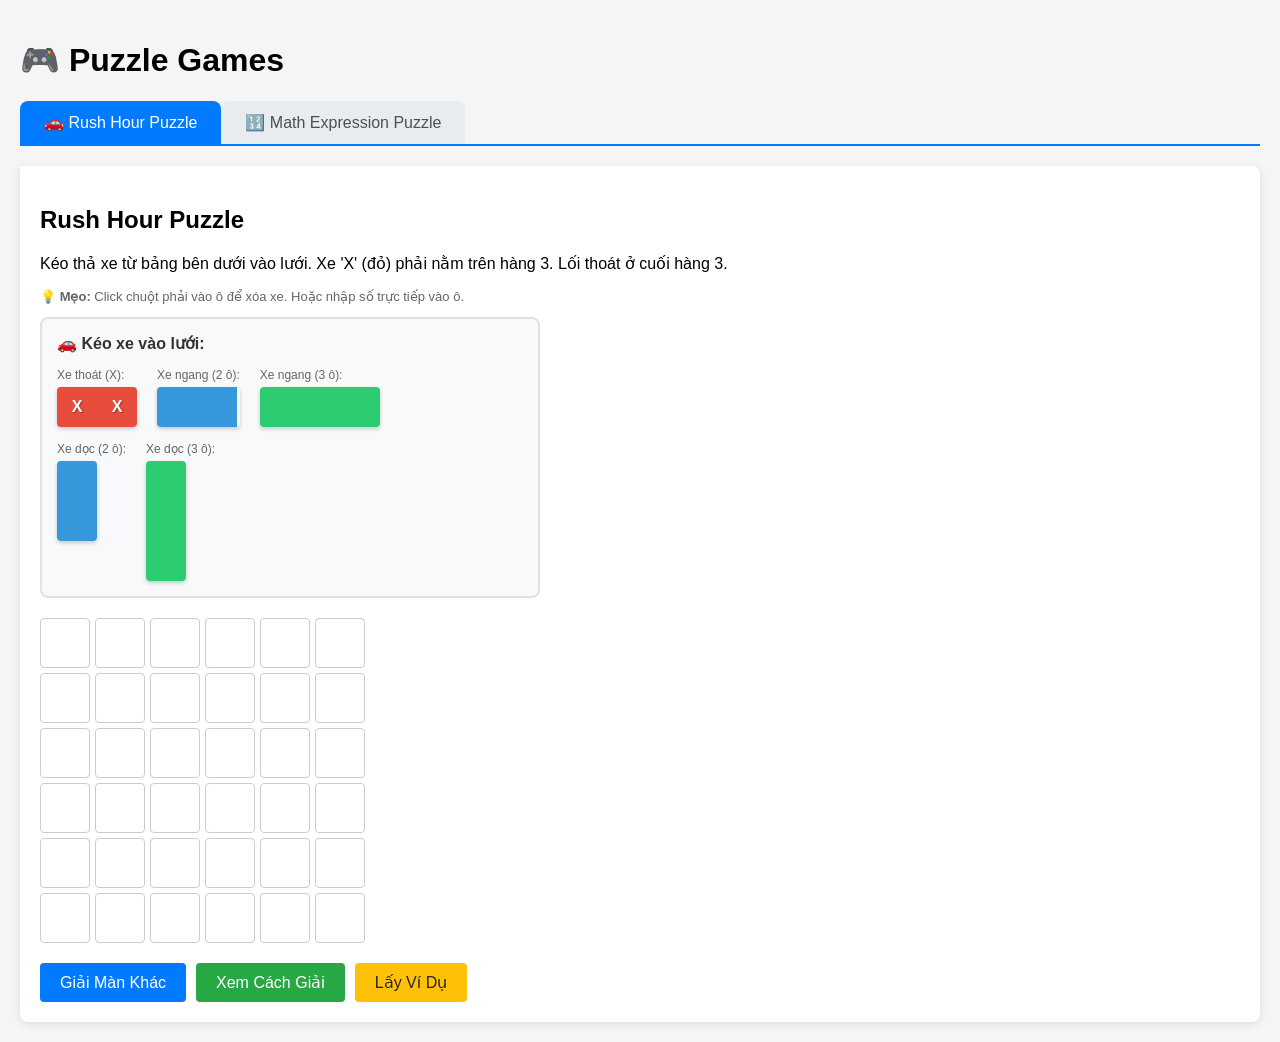
==== index.html @ e288823c "Fix ui math puzzle" ====
<!doctype html>
<html lang="vi">
  <head>
    <meta charset="UTF-8" />
    <meta name="viewport" content="width=device-width, initial-scale=1.0" />
    <title>Puzzle Games</title>
    <style>
      * {
        box-sizing: border-box;
      }
      body {
        font-family: Arial, sans-serif;
        padding: 20px;
        margin: 0;
        background: #f5f5f5;
      }

      /* Tab Navigation */
      .tab-nav {
        display: flex;
        gap: 0;
        margin-bottom: 20px;
        border-bottom: 2px solid #007bff;
      }
      .tab-btn {
        padding: 12px 24px;
        font-size: 16px;
        background: #e9ecef;
        color: #495057;
        border: none;
        border-radius: 8px 8px 0 0;
        cursor: pointer;
        transition: all 0.3s ease;
        font-weight: 500;
      }
      .tab-btn:hover {
        background: #dee2e6;
      }
      .tab-btn.active {
        background: #007bff;
        color: white;
      }

      /* Tab Panels */
      .tab-panel {
        display: none;
        background: white;
        padding: 20px;
        border-radius: 0 8px 8px 8px;
        box-shadow: 0 2px 8px rgba(0, 0, 0, 0.1);
      }
      .tab-panel.active {
        display: block;
      }

      /* Common button styles */
      button {
        padding: 10px 20px;
        font-size: 16px;
        background-color: #007bff;
        color: white;
        border: none;
        border-radius: 4px;
        cursor: pointer;
      }
      button:hover {
        background-color: #0056b3;
      }

      /* ==================== RUSH HOUR STYLES ==================== */
      .grid-container {
        display: grid;
        grid-template-columns: repeat(6, 50px);
        gap: 5px;
        margin-bottom: 20px;
      }
      .grid-container input {
        width: 50px;
        height: 50px;
        text-align: center;
        font-size: 16px;
        border: 1px solid #ccc;
        border-radius: 4px;
      }
      .grid-container input:focus {
        outline: 2px solid #007bff;
        border-color: #007bff;
      }

      /* Step visualization */
      .steps-container {
        margin-top: 20px;
      }
      .step-wrapper {
        display: inline-block;
        margin: 10px;
        vertical-align: top;
      }
      .step-title {
        font-weight: bold;
        margin-bottom: 5px;
        font-size: 14px;
      }
      .step-grid {
        display: grid;
        grid-template-columns: repeat(6, 40px);
        gap: 2px;
        border: 2px solid #333;
        padding: 2px;
        background: #333;
      }
      .step-cell {
        width: 40px;
        height: 40px;
        display: flex;
        align-items: center;
        justify-content: center;
        font-weight: bold;
        font-size: 12px;
        color: #fff;
        text-shadow: 1px 1px 1px rgba(0, 0, 0, 0.5);
      }
      .step-cell.empty {
        background: #f0f0f0;
      }
      .step-cell.car-x {
        background: #e74c3c;
        color: white;
      }
      .exit-marker {
        position: relative;
      }
      .exit-marker::after {
        content: "→";
        position: absolute;
        right: -20px;
        top: 50%;
        transform: translateY(-50%);
        font-size: 20px;
        color: #27ae60;
      }
      .move-info {
        font-size: 12px;
        color: #666;
        margin-top: 5px;
        max-width: 200px;
      }
      .step-cell.highlight {
        animation: pulse 0.8s ease-in-out infinite alternate;
        box-shadow: 0 0 8px 3px rgba(255, 255, 0, 0.8);
        border: 2px solid #fff;
        z-index: 1;
        position: relative;
      }
      @keyframes pulse {
        from {
          box-shadow: 0 0 8px 3px rgba(255, 255, 0, 0.8);
        }
        to {
          box-shadow: 0 0 12px 5px rgba(255, 200, 0, 1);
        }
      }

      /* Car Palette Styles */
      .car-palette {
        background: #f8f9fa;
        border: 2px solid #dee2e6;
        border-radius: 8px;
        padding: 15px;
        margin-bottom: 20px;
        max-width: 500px;
      }
      .car-palette h3 {
        margin: 0 0 15px 0;
        font-size: 16px;
        color: #333;
      }
      .palette-row {
        display: flex;
        gap: 20px;
        margin-bottom: 15px;
        flex-wrap: wrap;
      }
      .palette-row:last-child {
        margin-bottom: 0;
      }
      .palette-section {
        display: flex;
        flex-direction: column;
        gap: 5px;
      }
      .section-label {
        font-size: 12px;
        color: #666;
      }
      .draggable-car {
        display: flex;
        cursor: grab;
        border-radius: 4px;
        overflow: hidden;
        box-shadow: 0 2px 4px rgba(0, 0, 0, 0.2);
        transition:
          transform 0.2s,
          box-shadow 0.2s;
      }
      .draggable-car:hover {
        transform: scale(1.05);
        box-shadow: 0 4px 8px rgba(0, 0, 0, 0.3);
      }
      .draggable-car:active {
        cursor: grabbing;
      }
      .draggable-car span {
        width: 40px;
        height: 40px;
        display: flex;
        align-items: center;
        justify-content: center;
        font-weight: bold;
        color: white;
        text-shadow: 1px 1px 1px rgba(0, 0, 0, 0.3);
      }
      .draggable-car.horizontal {
        flex-direction: row;
        width: fit-content;
      }
      .draggable-car.vertical {
        flex-direction: column;
        width: 40px;
      }
      .car-x-escape span {
        background: #e74c3c;
      }
      .car-h2 span,
      .car-v2 span {
        background: #3498db;
      }
      .car-h3 span,
      .car-v3 span {
        background: #2ecc71;
      }

      /* Grid cell drop zones */
      .grid-container input.drag-over {
        background: #d4edda !important;
        border-color: #28a745 !important;
      }
      .grid-container input.drag-invalid {
        background: #f8d7da !important;
        border-color: #dc3545 !important;
      }
      .grid-container input.has-car {
        font-weight: bold;
      }
      .grid-container input.car-x {
        background: #e74c3c;
        color: white;
      }

      /* ==================== MATH PUZZLE STYLES ==================== */
      .math-container {
        max-width: 700px;
      }
      .math-section {
        background: #f8f9fa;
        border: 2px solid #dee2e6;
        border-radius: 8px;
        padding: 15px;
        margin-bottom: 20px;
      }
      .math-section h3 {
        margin: 0 0 15px 0;
        font-size: 16px;
        color: #333;
        display: flex;
        align-items: center;
        gap: 8px;
      }

      /* Requirements Section */
      .requirements-grid {
        display: grid;
        grid-template-columns: repeat(3, 1fr);
        gap: 15px;
      }
      .req-item {
        display: flex;
        flex-direction: column;
        gap: 5px;
      }
      .req-item label {
        font-size: 13px;
        color: #666;
      }
      .req-item input {
        padding: 8px 12px;
        font-size: 16px;
        border: 2px solid #dee2e6;
        border-radius: 6px;
        text-align: center;
        width: 100%;
      }
      .req-item input:focus {
        border-color: #007bff;
        outline: none;
      }

      /* Numbers Grid */
      .numbers-grid {
        display: grid;
        grid-template-columns: repeat(3, 1fr);
        gap: 10px;
      }
      .number-item {
        display: flex;
        align-items: center;
        gap: 8px;
        background: white;
        padding: 8px 12px;
        border-radius: 6px;
        border: 1px solid #dee2e6;
      }
      .number-label {
        width: 30px;
        height: 30px;
        background: #3498db;
        color: white;
        border-radius: 50%;
        display: flex;
        align-items: center;
        justify-content: center;
        font-weight: bold;
      }
      .number-item input {
        width: 50px;
        padding: 5px;
        text-align: center;
        border: 1px solid #ccc;
        border-radius: 4px;
      }

      /* Operators Grid */
      .operators-grid {
        display: grid;
        grid-template-columns: repeat(4, 1fr);
        gap: 10px;
      }
      .operator-item {
        display: flex;
        align-items: center;
        gap: 8px;
        background: white;
        padding: 8px 12px;
        border-radius: 6px;
        border: 1px solid #dee2e6;
      }
      .operator-label {
        width: 30px;
        height: 30px;
        background: #e67e22;
        color: white;
        border-radius: 50%;
        display: flex;
        align-items: center;
        justify-content: center;
        font-weight: bold;
        font-size: 18px;
      }
      .operator-item input {
        width: 50px;
        padding: 5px;
        text-align: center;
        border: 1px solid #ccc;
        border-radius: 4px;
      }

      /* Score Display */
      .score-display {
        background: linear-gradient(135deg, #667eea 0%, #764ba2 100%);
        color: white;
        padding: 15px 25px;
        border-radius: 8px;
        display: inline-flex;
        align-items: center;
        gap: 10px;
        margin-bottom: 20px;
      }
      .score-label {
        font-size: 14px;
        opacity: 0.9;
      }
      .score-value {
        font-size: 32px;
        font-weight: bold;
      }

      /* Expression Builder */
      .expression-section {
        background: #e8f4fd;
        border-color: #b8daff;
      }
      #expression-builder {
        display: flex;
        align-items: center;
        gap: 8px;
        flex-wrap: wrap;
        padding: 15px;
        background: white;
        border-radius: 8px;
        min-height: 60px;
      }
      .expr-slot {
        width: 50px;
        height: 50px;
        border: 2px dashed #ccc;
        border-radius: 8px;
        display: flex;
        align-items: center;
        justify-content: center;
        font-size: 20px;
        font-weight: bold;
        cursor: pointer;
        transition: all 0.2s;
      }
      .expr-slot.slot-number {
        background: #e3f2fd;
        border-color: #90caf9;
      }
      .expr-slot.slot-operator {
        background: #fff3e0;
        border-color: #ffcc80;
        width: 40px;
        height: 40px;
        border-radius: 50%;
      }
      .expr-slot.filled {
        border-style: solid;
        background: #e8f5e9;
        border-color: #81c784;
      }
      .expr-slot.active {
        border-color: #007bff;
        box-shadow: 0 0 0 3px rgba(0, 123, 255, 0.25);
      }
      .expr-equals {
        font-size: 24px;
        font-weight: bold;
        color: #333;
        margin: 0 5px;
      }
      .expr-target {
        font-size: 24px;
        font-weight: bold;
        color: #28a745;
        background: #d4edda;
        padding: 10px 20px;
        border-radius: 8px;
      }

      /* Available Chips */
      .chips-container {
        display: flex;
        gap: 20px;
        margin-top: 15px;
      }
      .chips-group {
        flex: 1;
      }
      .chips-group h4 {
        margin: 0 0 10px 0;
        font-size: 14px;
        color: #666;
      }
      #available-numbers,
      #available-operators {
        display: flex;
        flex-wrap: wrap;
        gap: 8px;
      }
      .chip {
        display: flex;
        align-items: center;
        padding: 8px 12px;
        border-radius: 20px;
        cursor: pointer;
        transition: all 0.2s;
        user-select: none;
      }
      .chip-number {
        background: #3498db;
        color: white;
      }
      .chip-operator {
        background: #e67e22;
        color: white;
      }
      .chip:hover:not(.disabled) {
        transform: scale(1.1);
        box-shadow: 0 2px 8px rgba(0, 0, 0, 0.2);
      }
      .chip.disabled {
        background: #ccc;
        cursor: not-allowed;
        opacity: 0.6;
      }
      .chip-value {
        font-weight: bold;
        font-size: 16px;
      }
      .chip-count {
        background: rgba(255, 255, 255, 0.3);
        border-radius: 50%;
        width: 20px;
        height: 20px;
        display: flex;
        align-items: center;
        justify-content: center;
        font-size: 12px;
        margin-left: 6px;
      }

      /* Result Preview */
      .result-preview {
        margin-top: 15px;
        padding: 10px 15px;
        background: #f8f9fa;
        border-radius: 6px;
        font-size: 18px;
        text-align: center;
        min-height: 40px;
      }
      .result-preview.correct {
        background: #d4edda;
        color: #155724;
        font-weight: bold;
      }

      /* Feedback */
      .feedback {
        display: none;
        padding: 12px 20px;
        border-radius: 6px;
        margin-bottom: 15px;
        font-weight: 500;
      }
      .feedback-success {
        background: #d4edda;
        color: #155724;
        border: 1px solid #c3e6cb;
      }
      .feedback-error {
        background: #f8d7da;
        color: #721c24;
        border: 1px solid #f5c6cb;
      }

      /* Solutions Display */
      .solutions-header {
        font-size: 16px;
        font-weight: bold;
        color: #28a745;
        margin-bottom: 15px;
      }
      .solutions-list {
        display: flex;
        flex-direction: column;
        gap: 10px;
      }
      .solution-item {
        background: white;
        padding: 12px 15px;
        border-radius: 6px;
        border: 1px solid #dee2e6;
        display: flex;
        align-items: center;
        gap: 10px;
      }
      .solution-index {
        color: #666;
        font-size: 14px;
      }
      .solution-expr {
        font-weight: bold;
        font-size: 16px;
      }
      .remaining-resources {
        background: #f8f9fa;
        padding: 8px 15px;
        border-radius: 6px;
        display: flex;
        align-items: center;
        gap: 8px;
        flex-wrap: wrap;
        margin-bottom: 5px;
      }
      .remaining-label {
        font-size: 12px;
        color: #666;
      }
      .remaining-chips {
        display: flex;
        gap: 4px;
        flex-wrap: wrap;
      }
      .chip-mini {
        display: inline-flex;
        align-items: center;
        padding: 2px 8px;
        border-radius: 12px;
        font-size: 13px;
        font-weight: bold;
        color: white;
      }
      .chip-mini.chip-number {
        background: #3498db;
      }
      .chip-mini.chip-operator {
        background: #e67e22;
        border-radius: 50%;
        width: 24px;
        height: 24px;
        padding: 0;
        justify-content: center;
      }
      .chip-mini sup {
        font-size: 9px;
        margin-left: 2px;
      }
      .no-solution {
        color: #dc3545;
        font-size: 16px;
      }

      /* ==================== MOBILE RESPONSIVE ==================== */
      @media (max-width: 600px) {
        body {
          padding: 10px;
        }
        .tab-btn {
          padding: 10px 16px;
          font-size: 14px;
        }
        .tab-panel {
          padding: 15px;
        }

        /* Math Puzzle Mobile */
        .math-container {
          max-width: 100%;
        }
        .requirements-grid {
          grid-template-columns: 1fr;
          gap: 10px;
        }
        .numbers-grid {
          grid-template-columns: repeat(2, 1fr);
          gap: 8px;
        }
        .operators-grid {
          grid-template-columns: repeat(2, 1fr);
          gap: 8px;
        }
        .number-item,
        .operator-item {
          padding: 6px 10px;
        }
        .number-label,
        .operator-label {
          width: 26px;
          height: 26px;
          font-size: 14px;
        }
        #expression-builder {
          gap: 5px;
          padding: 10px;
        }
        .expr-slot {
          width: 40px;
          height: 40px;
          font-size: 16px;
        }
        .expr-slot.slot-operator {
          width: 32px;
          height: 32px;
        }
        .expr-target {
          padding: 8px 12px;
          font-size: 18px;
        }
        .chips-container {
          flex-direction: column;
          gap: 15px;
        }
        .chip {
          padding: 6px 10px;
        }
        .chip-value {
          font-size: 14px;
        }
        .solution-item {
          flex-wrap: wrap;
          padding: 10px;
        }
        .remaining-resources {
          width: 100%;
        }
        .button-row {
          flex-direction: column;
        }
        .button-row button {
          width: 100%;
        }
      }

      @media (max-width: 400px) {
        .numbers-grid {
          grid-template-columns: 1fr 1fr;
        }
        .operators-grid {
          grid-template-columns: 1fr 1fr;
        }
        .expr-slot {
          width: 35px;
          height: 35px;
          font-size: 14px;
        }
        .expr-slot.slot-operator {
          width: 28px;
          height: 28px;
        }
        .expr-equals {
          font-size: 18px;
        }
        .expr-target {
          font-size: 16px;
          padding: 6px 10px;
        }
      }

      /* Button Row */
      .button-row {
        display: flex;
        gap: 10px;
        flex-wrap: wrap;
        margin-top: 20px;
      }
      .btn-secondary {
        background: #6c757d;
      }
      .btn-secondary:hover {
        background: #5a6268;
      }
      .btn-success {
        background: #28a745;
      }
      .btn-success:hover {
        background: #218838;
      }
      .btn-warning {
        background: #ffc107;
        color: #212529;
      }
      .btn-warning:hover {
        background: #e0a800;
      }
    </style>
  </head>
  <body>
    <h1>🎮 Puzzle Games</h1>

    <!-- Tab Navigation -->
    <nav class="tab-nav">
      <button class="tab-btn active" id="tab-btn-rush-hour">
        🚗 Rush Hour Puzzle
      </button>
      <button class="tab-btn" id="tab-btn-math-puzzle">
        🔢 Math Expression Puzzle
      </button>
    </nav>

    <!-- Rush Hour Tab -->
    <div class="tab-panel active" id="tab-rush-hour">
      <h2>Rush Hour Puzzle</h2>
      <p>
        Kéo thả xe từ bảng bên dưới vào lưới. Xe 'X' (đỏ) phải nằm trên hàng 3.
        Lối thoát ở cuối hàng 3.
      </p>
      <p style="font-size: 13px; color: #666">
        💡 <b>Mẹo:</b> Click chuột phải vào ô để xóa xe. Hoặc nhập số trực tiếp
        vào ô.
      </p>

      <!-- Car Palette -->
      <div class="car-palette">
        <h3>🚗 Kéo xe vào lưới:</h3>
        <div class="palette-row">
          <div class="palette-section">
            <span class="section-label">Xe thoát (X):</span>
            <div
              class="draggable-car car-x-escape horizontal"
              draggable="true"
              data-type="x"
              data-size="2"
              data-orientation="H"
            >
              <span>X</span><span>X</span>
            </div>
          </div>
          <div class="palette-section">
            <span class="section-label">Xe ngang (2 ô):</span>
            <div
              class="draggable-car car-h2"
              draggable="true"
              data-type="auto"
              data-size="2"
              data-orientation="H"
            >
              <span></span><span></span>
            </div>
          </div>
          <div class="palette-section">
            <span class="section-label">Xe ngang (3 ô):</span>
            <div
              class="draggable-car car-h3"
              draggable="true"
              data-type="auto"
              data-size="3"
              data-orientation="H"
            >
              <span></span><span></span><span></span>
            </div>
          </div>
        </div>
        <div class="palette-row">
          <div class="palette-section">
            <span class="section-label">Xe dọc (2 ô):</span>
            <div
              class="draggable-car car-v2 vertical"
              draggable="true"
              data-type="auto"
              data-size="2"
              data-orientation="V"
            >
              <span></span><span></span>
            </div>
          </div>
          <div class="palette-section">
            <span class="section-label">Xe dọc (3 ô):</span>
            <div
              class="draggable-car car-v3 vertical"
              draggable="true"
              data-type="auto"
              data-size="3"
              data-orientation="V"
            >
              <span></span><span></span><span></span>
            </div>
          </div>
        </div>
      </div>

      <div class="grid-container" id="grid"></div>

      <div class="button-row">
        <button id="btnReset">Giải Màn Khác</button>
        <button id="btnSolve" class="btn-success">Xem Cách Giải</button>
        <button id="btnLoadExample" class="btn-warning">Lấy Ví Dụ</button>
      </div>

      <div
        id="result"
        style="
          margin-top: 20px;
          padding: 10px;
          background: #f5f5f5;
          border-radius: 4px;
          display: none;
        "
      >
        <h3>Kết quả:</h3>
        <pre id="solution" style="white-space: pre-wrap"></pre>
        <div class="steps-container" id="stepsContainer"></div>
      </div>
    </div>

    <!-- Math Puzzle Tab -->
    <div class="tab-panel" id="tab-math-puzzle">
      <div class="math-container">
        <h2>Math Expression Puzzle</h2>
        <p>
          Nhập số lượng số và phép tính có sẵn, sau đó xem số phép tính đúng tối
          đa có thể tạo được để đạt kết quả mục tiêu.
        </p>

        <!-- Feedback -->
        <div id="math-feedback" class="feedback"></div>

        <!-- Requirements Section -->
        <div class="math-section">
          <h3>📋 Yêu cầu phép toán</h3>
          <div class="requirements-grid">
            <div class="req-item">
              <label>Số chữ số cần dùng:</label>
              <input
                type="number"
                id="req-num-digits"
                value="3"
                min="2"
                max="5"
              />
            </div>
            <div class="req-item">
              <label>Số phép tính cần dùng:</label>
              <input type="number" id="req-num-ops" value="2" min="1" max="4" />
            </div>
            <div class="req-item">
              <label>Kết quả mục tiêu:</label>
              <input type="number" id="req-target" value="10" />
            </div>
          </div>
          <!-- Expression Display -->
          <div id="expression-builder" style="margin-top: 15px"></div>
        </div>

        <!-- Numbers Section -->
        <div class="math-section">
          <h3>🔢 Số lượng các số (0-9)</h3>
          <div class="numbers-grid">
            <div class="number-item">
              <span class="number-label">0</span>
              <input type="number" id="num-qty-0" value="0" min="0" max="10" />
            </div>
            <div class="number-item">
              <span class="number-label">1</span>
              <input type="number" id="num-qty-1" value="0" min="0" max="10" />
            </div>
            <div class="number-item">
              <span class="number-label">2</span>
              <input type="number" id="num-qty-2" value="0" min="0" max="10" />
            </div>
            <div class="number-item">
              <span class="number-label">3</span>
              <input type="number" id="num-qty-3" value="0" min="0" max="10" />
            </div>
            <div class="number-item">
              <span class="number-label">4</span>
              <input type="number" id="num-qty-4" value="0" min="0" max="10" />
            </div>
            <div class="number-item">
              <span class="number-label">5</span>
              <input type="number" id="num-qty-5" value="0" min="0" max="10" />
            </div>
            <div class="number-item">
              <span class="number-label">6</span>
              <input type="number" id="num-qty-6" value="0" min="0" max="10" />
            </div>
            <div class="number-item">
              <span class="number-label">7</span>
              <input type="number" id="num-qty-7" value="0" min="0" max="10" />
            </div>
            <div class="number-item">
              <span class="number-label">8</span>
              <input type="number" id="num-qty-8" value="0" min="0" max="10" />
            </div>
            <div class="number-item">
              <span class="number-label">9</span>
              <input type="number" id="num-qty-9" value="0" min="0" max="10" />
            </div>
          </div>
        </div>

        <!-- Operators Section -->
        <div class="math-section">
          <h3>➕ Số lượng phép tính</h3>
          <div class="operators-grid">
            <div class="operator-item">
              <span class="operator-label">+</span>
              <input
                type="number"
                id="op-qty-plus"
                value="0"
                min="0"
                max="10"
              />
            </div>
            <div class="operator-item">
              <span class="operator-label">−</span>
              <input
                type="number"
                id="op-qty-minus"
                value="0"
                min="0"
                max="10"
              />
            </div>
            <div class="operator-item">
              <span class="operator-label">×</span>
              <input
                type="number"
                id="op-qty-multiply"
                value="0"
                min="0"
                max="10"
              />
            </div>
            <div class="operator-item">
              <span class="operator-label">÷</span>
              <input
                type="number"
                id="op-qty-divide"
                value="0"
                min="0"
                max="10"
              />
            </div>
          </div>
        </div>

        <!-- Buttons -->
        <div class="button-row">
          <button id="btnMathReset">Giải Màn Khác</button>
          <button id="btnMathSolve" class="btn-success">Xem Cách Giải</button>
          <button id="btnMathExample" class="btn-warning">Lấy Ví Dụ</button>
        </div>

        <!-- Solutions -->
        <div
          class="math-section"
          id="math-solutions"
          style="display: none"
        ></div>
      </div>
    </div>

    <script type="module" src="index.js"></script>
  </body>
</html>
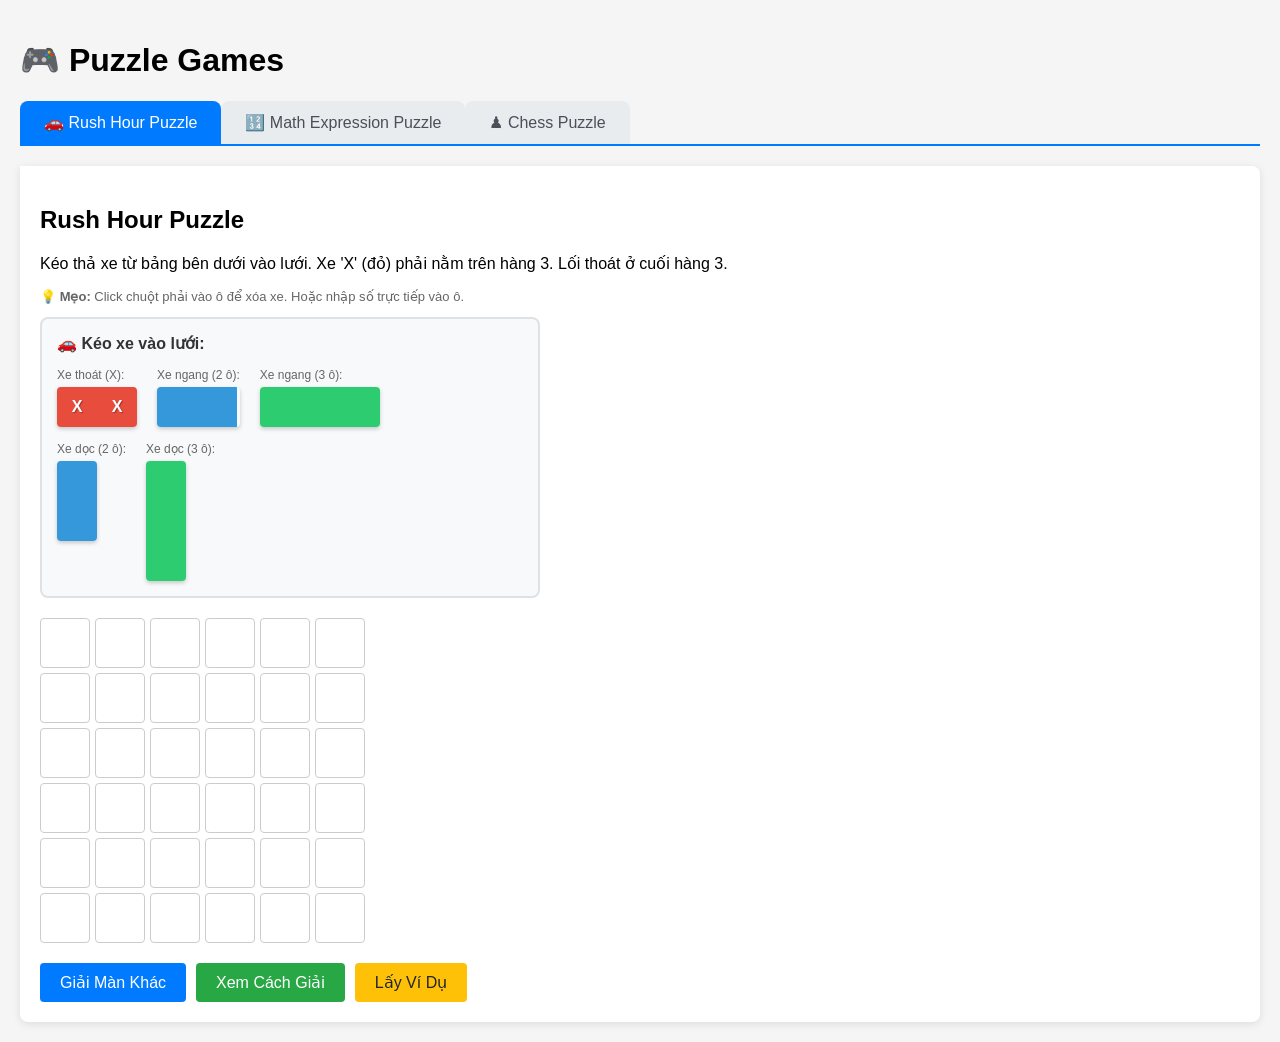
==== commit 4483befa: "Add chess game" ====
--- a/index.html
+++ b/index.html
@@ -4,6 +4,42 @@
     <meta charset="UTF-8" />
     <meta name="viewport" content="width=device-width, initial-scale=1.0" />
     <title>Puzzle Games</title>
+
+    <!-- Meta Description -->
+    <meta
+      name="description"
+      content="Chơi các trò chơi giải đố thú vị: Rush Hour Puzzle và Math Expression Puzzle. Rèn luyện tư duy logic và kỹ năng tính toán!"
+    />
+    <meta
+      name="keywords"
+      content="puzzle, game, rush hour, math puzzle, giải đố, trò chơi"
+    />
+    <meta name="author" content="Giải Puzzle Games" />
+
+    <!-- Open Graph / Facebook -->
+    <meta property="og:type" content="website" />
+    <meta property="og:title" content="Giải Puzzle Games - Trò Chơi Giải Đố" />
+    <meta
+      property="og:description"
+      content="Chơi các trò chơi giải đố thú vị: Rush Hour Puzzle và Math Expression Puzzle. Rèn luyện tư duy logic và kỹ năng tính toán!"
+    />
+    <meta property="og:image" content="assets/9437124671823.png" />
+    <meta property="og:url" content="" />
+    <meta property="og:site_name" content="Giải Puzzle Games" />
+    <meta property="og:locale" content="vi_VN" />
+
+    <!-- Twitter Card -->
+    <meta name="twitter:card" content="summary_large_image" />
+    <meta name="twitter:title" content="Giải Puzzle Games - Trò Chơi Giải Đố" />
+    <meta
+      name="twitter:description"
+      content="Chơi các trò chơi giải đố thú vị: Rush Hour Puzzle và Math Expression Puzzle. Rèn luyện tư duy logic và kỹ năng tính toán!"
+    />
+    <meta name="twitter:image" content="assets/9437124671823.png" />
+
+    <!-- Theme Color -->
+    <meta name="theme-color" content="#007bff" />
+
     <style>
       * {
         box-sizing: border-box;
@@ -202,6 +238,9 @@
         transition:
           transform 0.2s,
           box-shadow 0.2s;
+        -webkit-user-select: none;
+        user-select: none;
+        touch-action: none;
       }
       .draggable-car:hover {
         transform: scale(1.05);
@@ -644,6 +683,28 @@
           padding: 15px;
         }
 
+        /* Rush Hour Mobile */
+        .car-palette {
+          max-width: 100%;
+          padding: 12px;
+        }
+        .palette-row {
+          gap: 12px;
+        }
+        .draggable-car span {
+          width: 35px;
+          height: 35px;
+        }
+        .grid-container {
+          grid-template-columns: repeat(6, 45px);
+          gap: 3px;
+        }
+        .grid-container input {
+          width: 45px;
+          height: 45px;
+          font-size: 14px;
+        }
+
         /* Math Puzzle Mobile */
         .math-container {
           max-width: 100%;
@@ -713,6 +774,29 @@
       }
 
       @media (max-width: 400px) {
+        /* Rush Hour very small screens */
+        .grid-container {
+          grid-template-columns: repeat(6, 40px);
+          gap: 2px;
+        }
+        .grid-container input {
+          width: 40px;
+          height: 40px;
+          font-size: 12px;
+        }
+        .draggable-car span {
+          width: 30px;
+          height: 30px;
+          font-size: 12px;
+        }
+        .palette-row {
+          gap: 8px;
+        }
+        .section-label {
+          font-size: 11px;
+        }
+
+        /* Math Puzzle very small screens */
         .numbers-grid {
           grid-template-columns: 1fr 1fr;
         }
@@ -762,6 +846,376 @@
       }
       .btn-warning:hover {
         background: #e0a800;
+      }
+      .btn-info {
+        background: #17a2b8;
+      }
+      .btn-info:hover {
+        background: #138496;
+      }
+      /* Suggest Result Styles */
+      .suggest-result-content {
+        background: white;
+        padding: 15px;
+        border-radius: 8px;
+        border: 2px solid #17a2b8;
+      }
+      .suggest-header {
+        font-weight: bold;
+        color: #17a2b8;
+        margin-bottom: 10px;
+      }
+      .suggest-item {
+        display: flex;
+        align-items: center;
+        gap: 10px;
+        padding: 8px 0;
+        border-bottom: 1px solid #eee;
+      }
+      .suggest-item:last-child {
+        border-bottom: none;
+      }
+      .suggest-add {
+        display: flex;
+        gap: 5px;
+        flex-wrap: wrap;
+      }
+      .suggest-chip {
+        display: inline-flex;
+        align-items: center;
+        padding: 4px 10px;
+        border-radius: 15px;
+        font-weight: bold;
+        color: white;
+        font-size: 14px;
+      }
+      .suggest-chip.num {
+        background: #3498db;
+      }
+      .suggest-chip.op {
+        background: #e67e22;
+      }
+      .suggest-improvement {
+        color: #28a745;
+        font-weight: bold;
+      }
+      .suggest-no-improvement {
+        color: #6c757d;
+      }
+
+      /* ==================== CHESS PUZZLE STYLES ==================== */
+      .chess-container {
+        display: flex;
+        gap: 30px;
+        align-items: flex-start;
+        flex-wrap: wrap;
+      }
+      .chess-board-section {
+        display: flex;
+        flex-direction: column;
+        align-items: center;
+      }
+      .chess-board {
+        display: grid;
+        grid-template-columns: repeat(8, 50px);
+        grid-template-rows: repeat(8, 50px);
+        border: 4px solid #e94560;
+        box-shadow: 0 10px 30px rgba(0, 0, 0, 0.3);
+      }
+      .chess-board .cell {
+        width: 50px;
+        height: 50px;
+        display: flex;
+        justify-content: center;
+        align-items: center;
+        font-size: 32px;
+        cursor: pointer;
+        transition: all 0.2s ease;
+        position: relative;
+      }
+      .chess-board .cell.white {
+        background-color: #ffffff;
+      }
+      .chess-board .cell.black {
+        background-color: #919191;
+      }
+      .chess-board .cell:hover {
+        filter: brightness(1.2);
+      }
+      .chess-board .cell.selected {
+        background-color: #7fff00 !important;
+        box-shadow: inset 0 0 10px rgba(0, 0, 0, 0.3);
+      }
+      .chess-board .cell.valid-move {
+        background-color: #90ee90 !important;
+      }
+      .chess-board .cell.valid-capture {
+        background-color: #ff6b6b !important;
+      }
+      .chess-board .cell.danger {
+        animation: chess-pulse-danger 0.5s ease infinite;
+      }
+      @keyframes chess-pulse-danger {
+        0%,
+        100% {
+          box-shadow: inset 0 0 20px rgba(255, 0, 0, 0.5);
+        }
+        50% {
+          box-shadow: inset 0 0 30px rgba(255, 0, 0, 0.8);
+        }
+      }
+      .chess-piece {
+        user-select: none;
+        text-shadow: 1px 1px 2px rgba(0, 0, 0, 0.5);
+      }
+      .chess-piece.player {
+        filter: drop-shadow(0 0 5px #00ff00);
+      }
+      .chess-piece.enemy {
+        filter: drop-shadow(0 0 3px #ff0000);
+      }
+      .chess-side-panel {
+        background: #2d3436;
+        padding: 25px;
+        border-radius: 15px;
+        color: white;
+        min-width: 300px;
+      }
+      .chess-info-box {
+        background: rgba(0, 0, 0, 0.3);
+        padding: 15px;
+        border-radius: 10px;
+        margin-bottom: 15px;
+      }
+      .chess-info-box h3 {
+        color: #e94560;
+        margin-bottom: 10px;
+        font-size: 16px;
+      }
+      .chess-stat {
+        display: flex;
+        justify-content: space-between;
+        padding: 8px 0;
+        border-bottom: 1px solid rgba(255, 255, 255, 0.1);
+      }
+      .chess-stat-label {
+        color: #aaa;
+      }
+      .chess-stat-value {
+        color: #00ff00;
+        font-weight: bold;
+      }
+      .chess-current-turn {
+        text-align: center;
+        padding: 15px;
+        border-radius: 10px;
+        margin-bottom: 15px;
+        font-weight: bold;
+        font-size: 16px;
+      }
+      .chess-current-turn.player-turn {
+        background: linear-gradient(135deg, #00b894 0%, #00cec9 100%);
+      }
+      .chess-current-turn.enemy-turn {
+        background: linear-gradient(135deg, #e94560 0%, #ff6b6b 100%);
+      }
+      .chess-piece-selector {
+        display: grid;
+        grid-template-columns: repeat(3, 1fr);
+        gap: 10px;
+        margin-bottom: 15px;
+      }
+      .chess-piece-btn {
+        padding: 10px;
+        border: 2px solid transparent;
+        border-radius: 8px;
+        background: rgba(0, 0, 0, 0.3);
+        color: white;
+        cursor: pointer;
+        transition: all 0.2s ease;
+        text-align: center;
+      }
+      .chess-piece-btn:hover {
+        background: rgba(255, 255, 255, 0.2);
+      }
+      .chess-piece-btn.selected {
+        border-color: #ffd700;
+        background: rgba(255, 215, 0, 0.2);
+      }
+      .chess-piece-btn .piece-icon {
+        font-size: 28px;
+        display: block;
+      }
+      .chess-piece-btn .piece-name {
+        font-size: 11px;
+        margin-top: 3px;
+      }
+      .chess-btn {
+        width: 100%;
+        padding: 12px 20px;
+        border: none;
+        border-radius: 8px;
+        font-size: 16px;
+        cursor: pointer;
+        transition: all 0.3s ease;
+        margin-bottom: 10px;
+        font-weight: bold;
+      }
+      .chess-btn-switch {
+        background: linear-gradient(135deg, #6c5ce7 0%, #a29bfe 100%);
+        color: white;
+      }
+      .chess-btn-switch:hover {
+        transform: translateY(-2px);
+        box-shadow: 0 5px 15px rgba(108, 92, 231, 0.4);
+      }
+      .chess-btn-clear {
+        background: linear-gradient(135deg, #fdcb6e 0%, #f39c12 100%);
+        color: white;
+      }
+      .chess-btn-clear:hover {
+        transform: translateY(-2px);
+        box-shadow: 0 5px 15px rgba(243, 156, 18, 0.4);
+      }
+      .chess-btn-restart {
+        background: linear-gradient(135deg, #e94560 0%, #ff6b6b 100%);
+        color: white;
+      }
+      .chess-btn-restart:hover {
+        transform: translateY(-2px);
+        box-shadow: 0 5px 15px rgba(233, 69, 96, 0.4);
+      }
+      .chess-action-mode {
+        display: flex;
+        gap: 10px;
+        margin-bottom: 15px;
+      }
+      .chess-action-btn {
+        flex: 1;
+        padding: 10px;
+        border: 2px solid transparent;
+        border-radius: 8px;
+        background: rgba(0, 0, 0, 0.3);
+        color: white;
+        cursor: pointer;
+        transition: all 0.2s ease;
+        font-size: 14px;
+      }
+      .chess-action-btn:hover {
+        background: rgba(255, 255, 255, 0.2);
+      }
+      .chess-action-btn.active {
+        border-color: #00ff00;
+        background: rgba(0, 255, 0, 0.2);
+      }
+      .chess-message {
+        position: fixed;
+        top: 20px;
+        left: 50%;
+        transform: translateX(-50%);
+        background: rgba(233, 69, 96, 0.9);
+        color: white;
+        padding: 15px 30px;
+        border-radius: 10px;
+        font-size: 18px;
+        opacity: 0;
+        transition: opacity 0.3s ease;
+        z-index: 100;
+      }
+      .chess-message.show {
+        opacity: 1;
+      }
+      .chess-message.info {
+        background: rgba(0, 184, 148, 0.9);
+      }
+      .chess-message.warning {
+        background: rgba(253, 203, 110, 0.9);
+        color: #333;
+      }
+      .chess-danger-info {
+        background: rgba(255, 0, 0, 0.2);
+        border: 1px solid #ff6b6b;
+        padding: 10px;
+        border-radius: 8px;
+        margin-top: 10px;
+        font-size: 13px;
+      }
+      .chess-danger-info.safe {
+        background: rgba(0, 255, 0, 0.2);
+        border-color: #00ff00;
+      }
+      .chess-legend {
+        display: grid;
+        grid-template-columns: repeat(2, 1fr);
+        gap: 8px;
+        font-size: 12px;
+      }
+      .chess-legend-item {
+        display: flex;
+        align-items: center;
+        gap: 8px;
+      }
+      .chess-legend-piece {
+        font-size: 20px;
+      }
+      .chess-captured-overlay {
+        position: fixed;
+        top: 0;
+        left: 0;
+        width: 100%;
+        height: 100%;
+        background: rgba(255, 0, 0, 0.3);
+        display: flex;
+        justify-content: center;
+        align-items: center;
+        z-index: 1000;
+        opacity: 0;
+        pointer-events: none;
+        transition: opacity 0.3s ease;
+      }
+      .chess-captured-overlay.show {
+        opacity: 1;
+        pointer-events: all;
+      }
+      .chess-captured-content {
+        background: linear-gradient(135deg, #1a1a2e 0%, #16213e 100%);
+        padding: 40px;
+        border-radius: 20px;
+        text-align: center;
+        border: 3px solid #e94560;
+        box-shadow: 0 20px 50px rgba(0, 0, 0, 0.5);
+        color: white;
+      }
+      .chess-captured-content h2 {
+        color: #e94560;
+        font-size: 28px;
+        margin-bottom: 15px;
+      }
+      .chess-captured-content p {
+        color: #aaa;
+        margin-bottom: 20px;
+      }
+      @media (max-width: 900px) {
+        .chess-container {
+          flex-direction: column;
+          align-items: center;
+        }
+        .chess-side-panel {
+          min-width: auto;
+          width: 100%;
+          max-width: 600px;
+        }
+      }
+      @media (max-width: 500px) {
+        .chess-board {
+          grid-template-columns: repeat(8, calc((100vw - 60px) / 8));
+          grid-template-rows: repeat(8, calc((100vw - 60px) / 8));
+        }
+        .chess-board .cell {
+          width: calc((100vw - 60px) / 8);
+          height: calc((100vw - 60px) / 8);
+          font-size: calc((100vw - 60px) / 12);
+        }
       }
     </style>
   </head>
@@ -776,6 +1230,7 @@
       <button class="tab-btn" id="tab-btn-math-puzzle">
         🔢 Math Expression Puzzle
       </button>
+      <button class="tab-btn" id="tab-btn-chess">♟ Chess Puzzle</button>
     </nav>
 
     <!-- Rush Hour Tab -->
@@ -1016,6 +1471,36 @@
           </div>
         </div>
 
+        <!-- Suggest Section -->
+        <div class="math-section" id="suggest-section" style="display: none">
+          <h3>💡 Gợi ý thêm số/phép tính</h3>
+          <div
+            style="
+              display: flex;
+              align-items: center;
+              gap: 15px;
+              flex-wrap: wrap;
+            "
+          >
+            <div class="req-item" style="flex: 0 0 auto">
+              <label>Số lượng có thể thêm (số hoặc phép tính):</label>
+              <input
+                type="number"
+                id="suggest-extra-total"
+                value="1"
+                min="1"
+                max="10"
+                style="width: 80px"
+              />
+            </div>
+            <button id="btnMathSuggest" class="btn-info">Gợi Ý</button>
+          </div>
+          <div
+            id="suggest-result"
+            style="display: none; margin-top: 15px"
+          ></div>
+        </div>
+
         <!-- Buttons -->
         <div class="button-row">
           <button id="btnMathReset">Giải Màn Khác</button>
@@ -1032,6 +1517,157 @@
       </div>
     </div>
 
+    <!-- Chess Puzzle Tab -->
+    <div class="tab-panel" id="tab-chess">
+      <div class="chess-message" id="chess-message"></div>
+
+      <div class="chess-container">
+        <div class="chess-board-section">
+          <h2>♟ Chess Puzzle - Hướng dẫn</h2>
+          <p style="color: #666; margin-bottom: 15px">Chế độ Luyện tập</p>
+          <div class="chess-board" id="chess-board"></div>
+        </div>
+
+        <div class="chess-side-panel">
+          <div class="chess-current-turn player-turn" id="chess-turn-indicator">
+            Lượt của: NGƯỜI CHƠI
+          </div>
+
+          <div class="chess-info-box">
+            <h3>📊 Thông tin</h3>
+            <div class="chess-stat">
+              <span class="chess-stat-label">Trạng thái:</span>
+              <span class="chess-stat-value" id="chess-game-status"
+                >Đặt quân xe</span
+              >
+            </div>
+            <div class="chess-stat">
+              <span class="chess-stat-label">Quân địch:</span>
+              <span class="chess-stat-value" id="chess-enemy-count">0</span>
+            </div>
+            <div id="chess-danger-status" class="chess-danger-info safe">
+              ✓ Quân xe đang an toàn
+            </div>
+          </div>
+
+          <div class="chess-info-box" id="chess-action-mode-box">
+            <h3>🎮 Hành động</h3>
+            <div class="chess-action-mode">
+              <button class="chess-action-btn active" id="chess-btn-move">
+                🔄 Di chuyển
+              </button>
+              <button class="chess-action-btn" id="chess-btn-add">
+                ➕ Thêm quân
+              </button>
+              <button class="chess-action-btn" id="chess-btn-remove">
+                ❌ Xóa quân
+              </button>
+            </div>
+          </div>
+
+          <div
+            class="chess-info-box"
+            id="chess-piece-selector-box"
+            style="display: none"
+          >
+            <h3>♟ Chọn quân cờ để thêm</h3>
+            <div class="chess-piece-selector">
+              <button class="chess-piece-btn" data-piece="PAWN">
+                <span class="piece-icon">♟</span>
+                <span class="piece-name">Tốt</span>
+              </button>
+              <button class="chess-piece-btn" data-piece="BISHOP">
+                <span class="piece-icon">♝</span>
+                <span class="piece-name">Tượng</span>
+              </button>
+              <button class="chess-piece-btn" data-piece="KNIGHT">
+                <span class="piece-icon">♞</span>
+                <span class="piece-name">Mã</span>
+              </button>
+              <button class="chess-piece-btn" data-piece="ROOK">
+                <span class="piece-icon">♜</span>
+                <span class="piece-name">Xe</span>
+              </button>
+              <button class="chess-piece-btn" data-piece="QUEEN">
+                <span class="piece-icon">♛</span>
+                <span class="piece-name">Hậu</span>
+              </button>
+              <button class="chess-piece-btn" data-piece="KING">
+                <span class="piece-icon">♚</span>
+                <span class="piece-name">Vua</span>
+              </button>
+            </div>
+          </div>
+
+          <button class="chess-btn chess-btn-switch" id="chess-btn-switch-turn">
+            🔁 Chuyển lượt
+          </button>
+
+          <button class="chess-btn chess-btn-clear" id="chess-btn-clear">
+            🧹 Xóa tất cả quân địch
+          </button>
+
+          <button class="chess-btn chess-btn-restart" id="chess-btn-restart">
+            🔄 Làm lại từ đầu
+          </button>
+
+          <div class="chess-info-box">
+            <h3>📖 Hướng dẫn</h3>
+            <p style="font-size: 14px; line-height: 1.6">
+              • <b>Bước 1:</b> Nhấp để đặt quân xe của bạn<br />
+              • <b>Di chuyển:</b> Chọn quân và nhấp ô đích<br />
+              • <b>Thêm quân:</b> Chọn loại quân rồi nhấp ô trống<br />
+              • <b>Xóa quân:</b> Nhấp vào quân muốn xóa<br />
+              • <b>Ô đỏ:</b> Vùng nguy hiểm cho quân xe
+            </p>
+          </div>
+
+          <div class="chess-info-box">
+            <h3>💰 Điểm quân cờ</h3>
+            <div class="chess-legend">
+              <div class="chess-legend-item">
+                <span class="chess-legend-piece">♟</span> Tốt: 1đ
+              </div>
+              <div class="chess-legend-item">
+                <span class="chess-legend-piece">♝</span> Tượng: 3đ
+              </div>
+              <div class="chess-legend-item">
+                <span class="chess-legend-piece">♞</span> Mã: 3đ
+              </div>
+              <div class="chess-legend-item">
+                <span class="chess-legend-piece">♜</span> Xe: 5đ
+              </div>
+              <div class="chess-legend-item">
+                <span class="chess-legend-piece">♛</span> Hậu: 9đ
+              </div>
+              <div class="chess-legend-item">
+                <span class="chess-legend-piece">♚</span> Vua: 10đ
+              </div>
+            </div>
+          </div>
+        </div>
+      </div>
+
+      <div class="chess-captured-overlay" id="chess-captured-overlay">
+        <div class="chess-captured-content">
+          <h2>⚠️ Quân xe bị bắt!</h2>
+          <p>
+            Quân xe của bạn đã bị quân địch ăn.<br />Trong game thực, đây là lúc
+            kết thúc!
+          </p>
+          <button class="chess-btn chess-btn-restart" id="chess-btn-undo">
+            ↩️ Hoàn tác
+          </button>
+          <button
+            class="chess-btn chess-btn-clear"
+            id="chess-btn-restart-overlay"
+          >
+            🔄 Làm lại
+          </button>
+        </div>
+      </div>
+    </div>
+
     <script type="module" src="index.js"></script>
   </body>
 </html>
